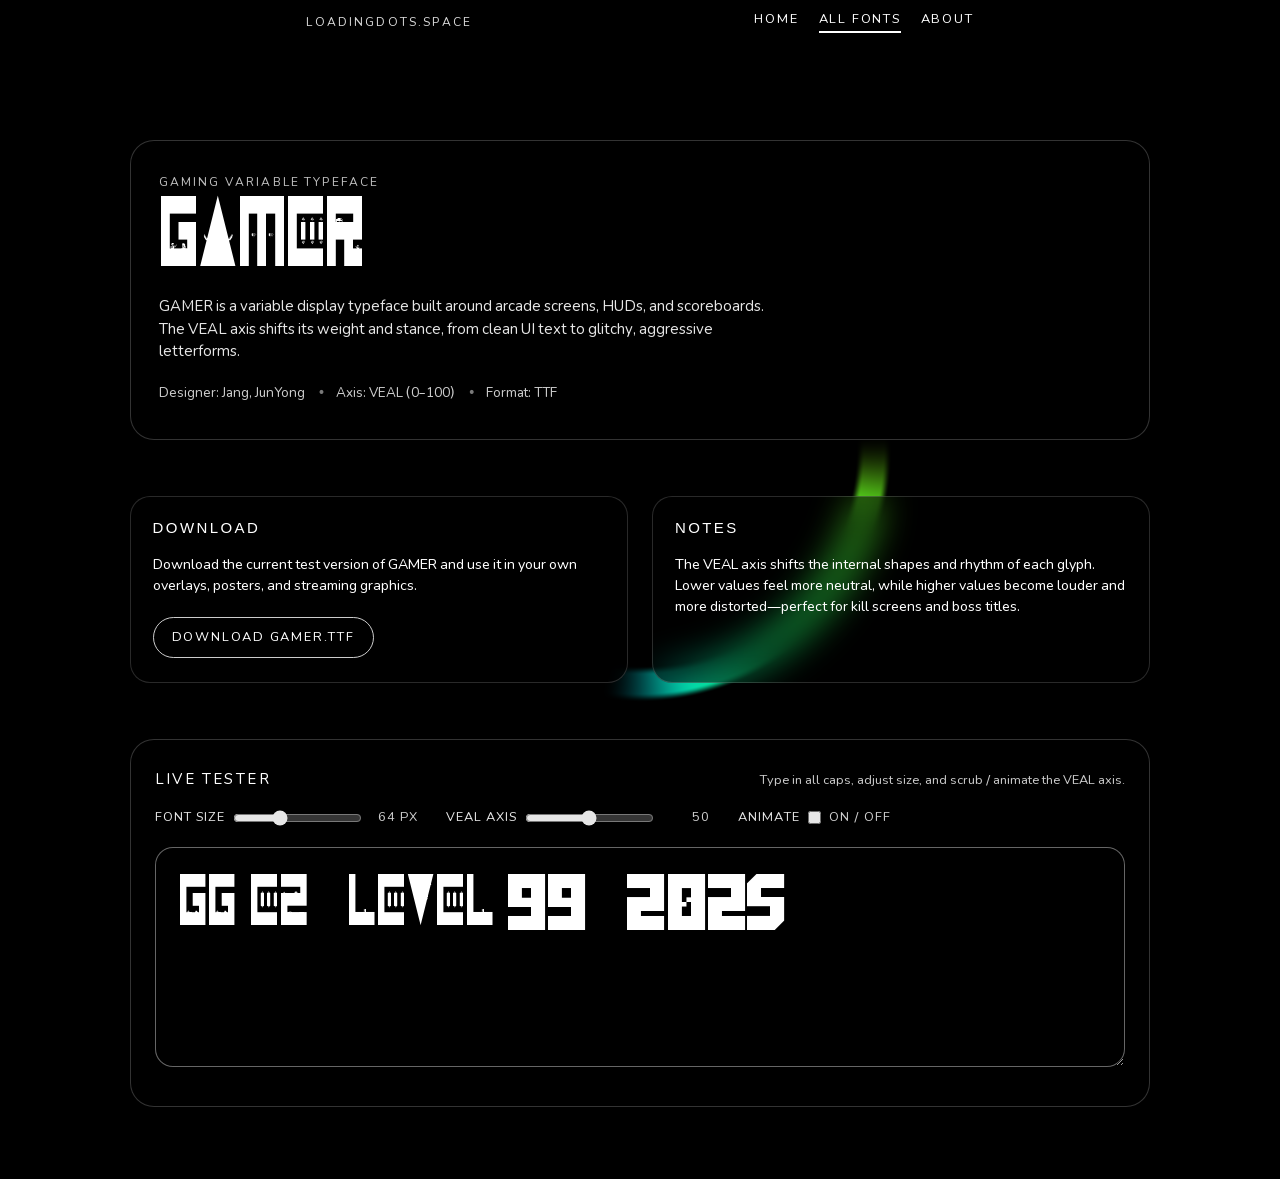
==== Tabs/Gamer/index.html @ 33c6b52e "update update" ====
<!DOCTYPE html>
<html lang="en">
<head>
  <meta charset="UTF-8" />
  <title>GAMER – Loading Typefoundry</title>
  <meta name="viewport" content="width=device-width, initial-scale=1" />

  <!-- Canonical URL for this page -->
  <link rel="canonical" href="https://loadingdots.space/Tabs/Gamer/" />

  <!-- Shared main CSS -->
  <link rel="stylesheet" href="../../css/style.css" />

  <style>
    /* Nunito for UI text */
    @font-face {
      font-family: "NunitoVF";
      src: url("../Nunito/NunitoVF.ttf") format("truetype");
      font-weight: 100 900;
      font-style: normal;
    }

    /* Gamer variable font (VEAL axis) */
    @font-face {
      font-family: "Gamer";
      src: url("./Gamer.ttf") format("truetype");
      font-weight: 400;
      font-style: normal;
    }

    html, body {
      margin: 0;
      height: 100%;
      background-color: #000;
    }

    body {
      padding-top: 60px;
      font-family: "NunitoVF", system-ui, -apple-system, BlinkMacSystemFont,
        "Segoe UI", sans-serif;
      color: #ffffff;
    }

    /* WebGL background */
    #glcanvas {
      position: fixed;
      top: 0;
      left: 0;
      width: 100vw;
      height: 100vh;
      z-index: 0;
      pointer-events: none;
    }

    /* NAVBAR */
    .top {
      position: fixed;
      top: 0;
      left: 0;
      width: 100%;
      z-index: 10;
    }

    .bar {
      display: flex;
      justify-content: space-between;
      align-items: center;
      padding: 10px 24px;
      background: rgba(0, 0, 0, 0.75);
      backdrop-filter: blur(14px);
      -webkit-backdrop-filter: blur(14px);
    }

    .brand-link {
      text-decoration: none;
      color: #ffffff;
      font-size: 0.8rem;
      letter-spacing: 0.18em;
      text-transform: uppercase;
      opacity: 0.85;
      white-space: nowrap;
    }

    .brand-link:hover {
      opacity: 0.65;
    }

    .bar-links {
      display: flex;
      gap: 20px;
      align-items: center;
    }

    .nav-link {
      text-decoration: none;
      color: #ffffff;
      font-size: 0.85rem;
      letter-spacing: 0.14em;
      text-transform: uppercase;
      padding-bottom: 2px;
      border-bottom: 2px solid transparent;
      transition: opacity 0.2s ease, border-color 0.2s ease;
    }

    .nav-link:hover {
      opacity: 0.7;
    }

    .nav-link.main-link {
      border-bottom-color: #ffffff;
    }

    /* PAGE LAYOUT */
    .page-wrap {
      position: relative;
      z-index: 1;
      padding: 80px 7vw 72px;
      max-width: 1200px;
      margin: 0 auto;
    }

    .hero-block {
      margin-bottom: 40px;
      padding: 32px 28px 36px;
      border-radius: 24px;
      background: rgba(0, 0, 0, 0.45);
      border: 1px solid rgba(255, 255, 255, 0.2);
      backdrop-filter: blur(18px);
      -webkit-backdrop-filter: blur(18px);
    }

    .hero-label {
      font-size: 0.8rem;
      letter-spacing: 0.18em;
      text-transform: uppercase;
      opacity: 0.75;
      margin-bottom: 10px;
    }

    /* Hero GAMER – its own class so it can animate constantly */
    .gamer-hero {
      font-family: "Gamer", sans-serif;
      text-transform: uppercase;
    }

    /* Live-tester / other elements using Gamer */
    .gamer-variable {
      font-family: "Gamer", sans-serif;
      text-transform: uppercase;
      /* VEAL axis set via JS */
    }

    .hero-name {
      font-size: clamp(44px, 7.2vw, 88px);
      line-height: 0.9;
      margin-bottom: 10px;
    }

    .hero-sub {
      font-size: 1rem;
      opacity: 0.9;
      max-width: 620px;
    }

    .hero-meta {
      margin-top: 20px;
      font-size: 0.9rem;
      opacity: 0.8;
    }

    .hero-meta span + span::before {
      content: "•";
      margin: 0 10px;
      opacity: 0.6;
    }

    /* DOWNLOAD / INFO */
    .panel-row {
      display: flex;
      flex-wrap: wrap;
      gap: 24px;
      margin-bottom: 40px;
    }

    .panel {
      flex: 1 1 260px;
      padding: 20px 22px 24px;
      border-radius: 20px;
      background: rgba(0, 0, 0, 0.45);
      border: 1px solid rgba(255, 255, 255, 0.16);
      backdrop-filter: blur(18px);
      -webkit-backdrop-filter: blur(18px);
      font-size: 0.95rem;
    }

    .panel h2 {
      font-size: 1rem;
      letter-spacing: 0.16em;
      text-transform: uppercase;
      margin: 0 0 12px;
    }

    .download-btn {
      display: inline-flex;
      align-items: center;
      justify-content: center;
      padding: 10px 18px;
      border-radius: 999px;
      border: 1px solid rgba(255, 255, 255, 0.8);
      color: #ffffff;
      text-decoration: none;
      font-size: 0.85rem;
      letter-spacing: 0.14em;
      text-transform: uppercase;
      margin-top: 6px;
      transition: background-color 0.2s ease, color 0.2s ease, transform 0.15s ease;
    }

    .download-btn:hover {
      background-color: #ffffff;
      color: #000000;
      transform: translateY(-1px);
    }

    /* TESTER SECTION */
    .tester-block {
      padding: 28px 24px 32px;
      border-radius: 24px;
      background: rgba(0, 0, 0, 0.45);
      border: 1px solid rgba(255, 255, 255, 0.2);
      backdrop-filter: blur(18px);
      -webkit-backdrop-filter: blur(18px);
    }

    .tester-head {
      display: flex;
      justify-content: space-between;
      align-items: baseline;
      gap: 12px;
      margin-bottom: 18px;
      flex-wrap: wrap;
    }

    .tester-title {
      font-size: 1rem;
      letter-spacing: 0.16em;
      text-transform: uppercase;
    }

    .tester-meta {
      font-size: 0.85rem;
      opacity: 0.8;
    }

    .control-row {
      display: flex;
      flex-wrap: wrap;
      gap: 16px 28px;
      align-items: center;
      margin-bottom: 20px;
      font-size: 0.85rem;
      letter-spacing: 0.08em;
      text-transform: uppercase;
      opacity: 0.9;
    }

    .control-group {
      display: flex;
      align-items: center;
      gap: 8px;
      min-width: 220px;
    }

    .control-group label {
      white-space: nowrap;
    }

    .control-group input[type="range"] {
      flex: 1;
      accent-color: #ffffff;
    }

    .control-value {
      min-width: 48px;
      text-align: right;
      opacity: 0.9;
    }

    .tester-area {
      width: 100%;
      min-height: 220px;
      border-radius: 18px;
      border: 1px solid rgba(255, 255, 255, 0.4);
      background: rgba(0, 0, 0, 0.3);
      color: #ffffff;
      padding: 20px 22px;
      font-size: 48px;
      line-height: 1.2;
      resize: vertical;
      outline: none;
      font-family: "Gamer", sans-serif;
      text-transform: uppercase;
    }

    .tester-area::placeholder {
      color: rgba(255, 255, 255, 0.5);
    }

    @media (max-width: 768px) {
      .page-wrap {
        padding: 80px 4vw 60px;
      }

      .tester-area {
        font-size: 36px;
      }
    }
  </style>
</head>
<body>

  <!-- WebGL background canvas -->
  <canvas id="glcanvas"></canvas>

  <!-- NAVBAR -->
  <div class="top">
    <div class="bar">
      <a href="https://loadingdots.space" class="brand-link">loadingdots.space</a>
      <div class="bar-links">
        <a href="https://loadingdots.space/#home" class="nav-link">Home</a>
        <a href="https://loadingdots.space/#menu" class="nav-link main-link">All Fonts</a>
        <a href="https://loadingdots.space/#about-contact" class="nav-link">About</a>
      </div>
    </div>
  </div>

  <!-- PAGE CONTENT -->
  <main class="page-wrap">

    <!-- HERO / TITLE -->
    <section class="hero-block">
      <div class="hero-label">Gaming Variable Typeface</div>
      <!-- CONSTANTLY ANIMATED VEAL HERO -->
      <div class="hero-name gamer-hero">GAMER</div>
      <p class="hero-sub">
        GAMER is a variable display typeface built around arcade screens,
        HUDs, and scoreboards. The VEAL axis shifts its weight and stance,
        from clean UI text to glitchy, aggressive letterforms.
      </p>

      <div class="hero-meta">
        <span>Designer: Jang, JunYong</span>
        <span>Axis: VEAL (0–100)</span>
        <span>Format: TTF</span>
      </div>
    </section>

    <!-- DOWNLOAD / INFO PANELS -->
    <section class="panel-row">
      <article class="panel">
        <h2>Download</h2>
        <p>
          Download the current test version of GAMER and use it in your own
          overlays, posters, and streaming graphics.
        </p>
        <a href="./Gamer.ttf" download class="download-btn">
          Download&nbsp;Gamer.ttf
        </a>
      </article>

      <article class="panel">
        <h2>Notes</h2>
        <p>
          The VEAL axis shifts the internal shapes and rhythm of each glyph.
          Lower values feel more neutral, while higher values become louder
          and more distorted—perfect for kill screens and boss titles.
        </p>
      </article>
    </section>

    <!-- TESTER -->
    <section class="tester-block">
      <div class="tester-head">
        <div class="tester-title">Live Tester</div>
        <div class="tester-meta">
          Type in all caps, adjust size, and scrub / animate the VEAL axis.
        </div>
      </div>

      <div class="control-row">
        <div class="control-group">
          <label for="sizeSlider">Font size</label>
          <input id="sizeSlider" type="range" min="24" max="140" value="64" />
          <span id="sizeValue" class="control-value">64 px</span>
        </div>

        <div class="control-group">
          <label for="vealSlider">VEAL axis</label>
          <input id="vealSlider" type="range" min="0" max="100" value="50" />
          <span id="vealValue" class="control-value">50</span>
        </div>

        <div class="control-group">
          <label for="animateToggle">Animate</label>
          <input id="animateToggle" type="checkbox" />
          <span class="control-value">on / off</span>
        </div>
      </div>

      <textarea
        id="gamerTester"
        class="tester-area gamer-variable"
        placeholder="TYPE YOUR HUD, SCOREBOARD, OR BOSS TITLE HERE.">
GG EZ   LEVEL 99   2025
      </textarea>
    </section>
  </main>

  <!-- ===== WebGL Shaders & Script (same as main site) ===== -->
  <!-- Vertex Shader -->
  <script type="x-shader/x-vertex" id="vertexShader">
    attribute vec2 position;
    void main() {
      gl_Position = vec4(position, 0.0, 1.0);
    }
  </script>

  <!-- Fragment Shader -->
  <script type="x-shader/x-fragment" id="fragmentShader">
  #ifdef GL_ES
  precision mediump float;
  #endif

  uniform float time;
  uniform vec2 resolution;

  const float PI  = 3.14159265;
  const float TAU = 6.2831853;

  vec3 angleColor(float a) {
    float r = 0.5 + 0.5 * sin(a + 0.0);
    float g = 0.5 + 0.5 * sin(a + 2.0944);
    float b = 0.5 + 0.5 * sin(a + 4.18879);
    return vec3(r, g, b);
  }

  void main() {
    vec2 center = resolution * 0.5;
    float minRes = min(resolution.x, resolution.y);
    vec2 uv = (gl_FragCoord.xy - center) / minRes;

    float radius = length(uv);
    float angle  = atan(uv.y, uv.x);

    if (angle < 0.0) {
      angle += TAU;
    }

    float progress = fract(time * 0.25) * TAU;

    float diff = angle - progress;
    diff = mod(diff + PI, TAU) - PI;

    float arcLength = 0.9;
    float edgeSoft  = 0.4;

    float arc = smoothstep(arcLength, arcLength - edgeSoft, abs(diff));

    float inner = 0.24;
    float outer = 0.28;

    float ring = smoothstep(outer, outer - 0.01, radius) *
                 smoothstep(inner, inner + 0.01, radius);

    vec3 bg = vec3(0.0);
    vec3 ringColor = angleColor(angle);

    float mask = ring * arc;
    vec3 color = mix(bg, ringColor, mask);

    gl_FragColor = vec4(color, 1.0);
  }
  </script>

  <script>
    // WebGL setup
    const canvas = document.getElementById('glcanvas');
    const gl = canvas.getContext('webgl');
    if (!gl) alert('WebGL not supported');

    function resize() {
      canvas.width = window.innerWidth;
      canvas.height = window.innerHeight;
      gl.viewport(0, 0, gl.drawingBufferWidth, gl.drawingBufferHeight);
    }
    window.addEventListener('resize', resize);
    resize();

    function createShader(type, src) {
      const shader = gl.createShader(type);
      gl.shaderSource(shader, src);
      gl.compileShader(shader);
      if (!gl.getShaderParameter(shader, gl.COMPILE_STATUS)) {
        console.error(gl.getShaderInfoLog(shader));
      }
      return shader;
    }

    const vs = createShader(gl.VERTEX_SHADER, document.getElementById('vertexShader').text);
    const fs = createShader(gl.FRAGMENT_SHADER, document.getElementById('fragmentShader').text);
    const prog = gl.createProgram();
    gl.attachShader(prog, vs);
    gl.attachShader(prog, fs);
    gl.linkProgram(prog);
    gl.useProgram(prog);

    const vertices = new Float32Array([
      -1, -1,
       1, -1,
      -1,  1,
      -1,  1,
       1, -1,
       1,  1
    ]);

    const buf = gl.createBuffer();
    gl.bindBuffer(gl.ARRAY_BUFFER, buf);
    gl.bufferData(gl.ARRAY_BUFFER, vertices, gl.STATIC_DRAW);
    const posLoc = gl.getAttribLocation(prog, 'position');
    gl.enableVertexAttribArray(posLoc);
    gl.vertexAttribPointer(posLoc, 2, gl.FLOAT, false, 0, 0);

    const timeLoc = gl.getUniformLocation(prog, 'time');
    const resLoc  = gl.getUniformLocation(prog, 'resolution');

    function render(t) {
      gl.uniform1f(timeLoc, t * 0.001);
      gl.uniform2f(resLoc, canvas.width, canvas.height);
      gl.drawArrays(gl.TRIANGLES, 0, 6);
      requestAnimationFrame(render);
    }
    requestAnimationFrame(render);

    // ===== CONSTANT HERO ANIMATION (VEAL) =====
    const heroTitle = document.querySelector('.gamer-hero');
    function animateHeroVeal(ts) {
      if (!heroTitle) return;
      const t = ts / 1000; // seconds
      // Nice slow oscillation between 0 and 100
      const v = Math.round((Math.sin(t * 0.7) + 1) * 50);
      heroTitle.style.fontVariationSettings = `"VEAL" ${v}`;
      requestAnimationFrame(animateHeroVeal);
    }
    requestAnimationFrame(animateHeroVeal);

    // ===== GAMER VARIABLE CONTROLS (VEAL) FOR TESTER =====
    const sizeSlider    = document.getElementById('sizeSlider');
    const sizeValue     = document.getElementById('sizeValue');
    const vealSlider    = document.getElementById('vealSlider');
    const vealValue     = document.getElementById('vealValue');
    const animateToggle = document.getElementById('animateToggle');
    const tester        = document.getElementById('gamerTester');
    const gamerEls      = document.querySelectorAll('.gamer-variable');

    function applyVeal(v) {
      gamerEls.forEach(el => {
        el.style.fontVariationSettings = `"VEAL" ${v}`;
      });
      tester.style.fontVariationSettings = `"VEAL" ${v}`;
    }

    function updateSize() {
      const size = sizeSlider.value;
      tester.style.fontSize = size + 'px';
      sizeValue.textContent = size + ' px';
    }

    function updateVealFromSlider() {
      const v = vealSlider.value;
      vealValue.textContent = v;
      applyVeal(v);
    }

    sizeSlider.addEventListener('input', updateSize);
    vealSlider.addEventListener('input', () => {
      animateToggle.checked = false;
      animating = false;
      updateVealFromSlider();
    });

    // Restrict input: A–Z, 0–9, spaces. Force uppercase.
    tester.addEventListener('input', function () {
      let filtered = this.value.replace(/[^A-Z0-9 ]/gi, "");
      this.value = filtered.toUpperCase();
    });

    // Auto-animation for VEAL axis in tester
    let animating = false;
    let animStart = null;

    function animateVeal(ts) {
      if (!animating) return;
      if (!animStart) animStart = ts;
      const t = (ts - animStart) / 1000; // seconds
      const v = Math.round((Math.sin(t) + 1) * 50); // 0–100
      vealSlider.value = v;
      vealValue.textContent = v;
      applyVeal(v);
      requestAnimationFrame(animateVeal);
    }

    animateToggle.addEventListener('change', () => {
      animating = animateToggle.checked;
      animStart = null;
      if (animating) {
        requestAnimationFrame(animateVeal);
      }
    });

    // Initialize defaults
    updateSize();
    updateVealFromSlider();
  </script>
</body>
</html>
---- css/style.css ----
html{box-sizing:border-box}*,*:before,*:after{box-sizing:inherit}

html{-ms-text-size-adjust:100%;-webkit-text-size-adjust:100%}body{margin:0}
article,aside,details,figcaption,figure,footer,header,main,menu,nav,section{display:block}summary{display:list-item}
audio,canvas,progress,video{display:inline-block}progress{vertical-align:baseline}
audio:not([controls]){display:none;height:0}[hidden],template{display:none}
a{background-color:transparent}a:active,a:hover{outline-width:0}
abbr[title]{border-bottom:none;text-decoration:underline;text-decoration:underline dotted}
b,strong{font-weight:bolder}dfn{font-style:italic}mark{background:#ff0;color:#000}
small{font-size:80%}sub,sup{font-size:75%;line-height:0;position:relative;vertical-align:baseline}
sub{bottom:-0.25em}sup{top:-0.5em}figure{margin:1em 40px}img{border-style:none}
code,kbd,pre,samp{font-family:monospace,monospace;font-size:1em}hr{box-sizing:content-box;height:0;overflow:visible}
button,input,select,textarea,optgroup{font:inherit;margin:0}optgroup{font-weight:bold}
button,input{overflow:visible}button,select{text-transform:none}
button,[type=button],[type=reset],[type=submit]{-webkit-appearance:button}
button::-moz-focus-inner,[type=button]::-moz-focus-inner,[type=reset]::-moz-focus-inner,[type=submit]::-moz-focus-inner{border-style:none;padding:0}
button:-moz-focusring,[type=button]:-moz-focusring,[type=reset]:-moz-focusring,[type=submit]:-moz-focusring{outline:1px dotted ButtonText}
fieldset{border:1px solid #c0c0c0;margin:0 2px;padding:.35em .625em .75em}
legend{color:inherit;display:table;max-width:100%;padding:0;white-space:normal}textarea{overflow:auto}
[type=checkbox],[type=radio]{padding:0}
[type=number]::-webkit-inner-spin-button,[type=number]::-webkit-outer-spin-button{height:auto}
[type=search]{-webkit-appearance:textfield;outline-offset:-2px}
[type=search]::-webkit-search-decoration{-webkit-appearance:none}
::-webkit-file-upload-button{-webkit-appearance:button;font:inherit}


html,body{font-family:Verdana,sans-serif;font-size:15px;line-height:1.5}html{overflow-x:hidden}
h1{font-size:36px}h2{font-size:30px}h3{font-size:24px}h4{font-size:20px}h5{font-size:18px}h6{font-size:16px}
.serif{font-family:serif}.sans-serif{font-family:sans-serif}.cursive{font-family:cursive}.monospace{font-family:monospace}
h1,h2,h3,h4,h5,h6{font-family:"Segoe UI",Arial,sans-serif;font-weight:400;margin:10px 0}.wide{letter-spacing:4px}
hr{border:0;border-top:1px solid #eee;margin:20px 0}
.image{max-width:100%;height:auto}img{vertical-align:middle}a{color:inherit}
.table,.table-all{border-collapse:collapse;border-spacing:0;width:100%;display:table}.table-all{border:1px solid #ccc}
.bordered tr,.table-all tr{border-bottom:1px solid #ddd}.striped tbody tr:nth-child(even){background-color:#f1f1f1}
.table-all tr:nth-child(odd){background-color:#fff}.table-all tr:nth-child(even){background-color:#f1f1f1}
.hoverable tbody tr:hover,.ul.hoverable li:hover{background-color:#ccc}.centered tr th,.centered tr td{text-align:center}
.table td,.table th,.table-all td,.table-all th{padding:8px 8px;display:table-cell;text-align:left;vertical-align:top}
.table th:first-child,.table td:first-child,.table-all th:first-child,.table-all td:first-child{padding-left:16px}
.btn,.button{border:none;display:inline-block;padding:8px 16px;vertical-align:middle;overflow:hidden;text-decoration:none;color:inherit;background-color:inherit;text-align:center;cursor:pointer;white-space:nowrap}
.btn:hover{box-shadow:0 8px 16px 0 rgba(0,0,0,0.2),0 6px 20px 0 rgba(0,0,0,0.19)}
.btn,.button{-webkit-touch-callout:none;-webkit-user-select:none;-khtml-user-select:none;-moz-user-select:none;-ms-user-select:none;user-select:none}   
.disabled,.btn:disabled,.button:disabled{cursor:not-allowed;opacity:0.3}.disabled *,:disabled *{pointer-events:none}
.btn.disabled:hover,.btn:disabled:hover{box-shadow:none}
.badge,.tag{background-color:#000;color:#fff;display:inline-block;padding-left:8px;padding-right:8px;text-align:center}.badge{border-radius:50%}
.ul{list-style-type:none;padding:0;margin:0}.ul li{padding:8px 16px;border-bottom:1px solid #ddd}.ul li:last-child{border-bottom:none}
.tooltip,.display-container{position:relative}.tooltip .text{display:none}.tooltip:hover .text{display:inline-block}
.ripple:active{opacity:0.5}.ripple{transition:opacity 0s}
.input{padding:8px;display:block;border:none;border-bottom:1px solid #ccc;width:100%}
.select{padding:9px 0;width:100%;border:none;border-bottom:1px solid #ccc}
.dropdown-click,.dropdown-hover{position:relative;display:inline-block;cursor:pointer}
.dropdown-hover:hover .dropdown-content{display:block}
.dropdown-hover:first-child,.dropdown-click:hover{background-color:#ccc;color:#000}
.dropdown-hover:hover > .button:first-child,.dropdown-click:hover > .button:first-child{background-color:#ccc;color:#000}
.dropdown-content{cursor:auto;color:#000;background-color:#fff;display:none;position:absolute;min-width:160px;margin:0;padding:0;z-index:1}
.check,.radio{width:24px;height:24px;position:relative;top:6px}
.sidebar{height:100%;width:200px;background-color:#fff;position:fixed!important;z-index:1;overflow:auto}
.bar-block .dropdown-hover,.bar-block .dropdown-click{width:100%}
.bar-block .dropdown-hover .dropdown-content,.bar-block .dropdown-click .dropdown-content{min-width:100%}
.bar-block .dropdown-hover .button,.bar-block .dropdown-click .button{width:100%;text-align:left;padding:8px 16px}
.main,#main{transition:margin-left .4s}
.modal{z-index:3;display:none;padding-top:100px;position:fixed;left:0;top:0;width:100%;height:100%;overflow:auto;background-color:rgb(0,0,0);background-color:rgba(0,0,0,0.4)}
.modal-content{margin:auto;background-color:#fff;position:relative;padding:0;outline:0;width:600px}
.bar{width:100%;overflow:hidden}.center .bar{display:inline-block;width:auto}
.bar .bar-item{padding:8px 16px;float:left;width:auto;border:none;display:block;outline:0}
.bar .dropdown-hover,.bar .dropdown-click{position:static;float:left}
.bar .button{white-space:normal}
.bar-block .bar-item{width:100%;display:block;padding:8px 16px;text-align:left;border:none;white-space:normal;float:none;outline:0}
.bar-block.center .bar-item{text-align:center}.block{display:block;width:100%}
.responsive{display:block;overflow-x:auto}
.container:after,.container:before,.panel:after,.panel:before,.row:after,.row:before,.row-padding:after,.row-padding:before,
.cell-row:before,.cell-row:after,.clear:after,.clear:before,.bar:before,.bar:after{content:"";display:table;clear:both}
.col,.half,.third,.twothird,.threequarter,.quarter{float:left;width:100%}
.col.s1{width:8.33333%}.col.s2{width:16.66666%}.col.s3{width:24.99999%}.col.s4{width:33.33333%}
.col.s5{width:41.66666%}.col.s6{width:49.99999%}.col.s7{width:58.33333%}.col.s8{width:66.66666%}
.col.s9{width:74.99999%}.col.s10{width:83.33333%}.col.s11{width:91.66666%}.col.s12{width:99.99999%}
@media (min-width:601px){.col.m1{width:8.33333%}.col.m2{width:16.66666%}.col.m3,.quarter{width:24.99999%}.col.m4,.third{width:33.33333%}
.col.m5{width:41.66666%}.col.m6,.half{width:49.99999%}.col.m7{width:58.33333%}.col.m8,.twothird{width:66.66666%}
.col.m9,.threequarter{width:74.99999%}.col.m10{width:83.33333%}.col.m11{width:91.66666%}.col.m12{width:99.99999%}}
@media (min-width:993px){.col.l1{width:8.33333%}.col.l2{width:16.66666%}.col.l3{width:24.99999%}.col.l4{width:33.33333%}
.col.l5{width:41.66666%}.col.l6{width:49.99999%}.col.l7{width:58.33333%}.col.l8{width:66.66666%}
.col.l9{width:74.99999%}.col.l10{width:83.33333%}.col.l11{width:91.66666%}.col.l12{width:99.99999%}}
.rest{overflow:hidden}.stretch{margin-left:-16px;margin-right:-16px}
.content,.auto{margin-left:auto;margin-right:auto}.content{max-width:980px}.auto{max-width:1140px}
.cell-row{display:table;width:100%}.cell{display:table-cell}
.cell-top{vertical-align:top}.cell-middle{vertical-align:middle}.cell-bottom{vertical-align:bottom}
.hide{display:none!important}.show-block,.show{display:block!important}.show-inline-block{display:inline-block!important}
@media (max-width:1205px){.auto{max-width:95%}}
@media (max-width:600px){.modal-content{margin:0 10px;width:auto!important}.modal{padding-top:30px}
.dropdown-hover.mobile .dropdown-content,.dropdown-click.mobile .dropdown-content{position:relative}	
.hide-small{display:none!important}.mobile{display:block;width:100%!important}.bar-item.mobile,.dropdown-hover.mobile,.dropdown-click.mobile{text-align:center}
.dropdown-hover.mobile,.dropdown-hover.mobile .btn,.dropdown-hover.mobile .button,.dropdown-click.mobile,.dropdown-click.mobile .btn,.dropdown-click.mobile .button{width:100%}}
@media (max-width:768px){.modal-content{width:500px}.modal{padding-top:50px}}
@media (min-width:993px){.modal-content{width:900px}.hide-large{display:none!important}.sidebar.collapse{display:block!important}}
@media (max-width:992px) and (min-width:601px){.hide-medium{display:none!important}}
@media (max-width:992px){.sidebar.collapse{display:none}.main{margin-left:0!important;margin-right:0!important}.auto{max-width:100%}}
.top,.bottom{position:fixed;width:100%;z-index:1}.top{top:0}.bottom{bottom:0}
.overlay{position:fixed;display:none;width:100%;height:100%;top:0;left:0;right:0;bottom:0;background-color:rgba(0,0,0,0.5);z-index:2}
.display-topleft{position:absolute;left:0;top:0}.display-topright{position:absolute;right:0;top:0}
.display-bottomleft{position:absolute;left:0;bottom:0}.display-bottomright{position:absolute;right:0;bottom:0}
.display-middle{position:absolute;top:50%;left:50%;transform:translate(-50%,-50%);-ms-transform:translate(-50%,-50%)}
.display-left{position:absolute;top:50%;left:0%;transform:translate(0%,-50%);-ms-transform:translate(-0%,-50%)}
.display-right{position:absolute;top:50%;right:0%;transform:translate(0%,-50%);-ms-transform:translate(0%,-50%)}
.display-topmiddle{position:absolute;left:50%;top:0;transform:translate(-50%,0%);-ms-transform:translate(-50%,0%)}
.display-bottommiddle{position:absolute;left:50%;bottom:0;transform:translate(-50%,0%);-ms-transform:translate(-50%,0%)}
.display-container:hover .display-hover{display:block}.display-container:hover span.display-hover{display:inline-block}.display-hover{display:none}
.display-position{position:absolute}
.circle{border-radius:50%}
.round-small{border-radius:2px}.round,.round-medium{border-radius:4px}.round-large{border-radius:8px}.round-xlarge{border-radius:16px}.round-xxlarge{border-radius:32px}
.row-padding,.row-padding>.half,.row-padding>.third,.row-padding>.twothird,.row-padding>.threequarter,.row-padding>.quarter,.row-padding>.col{padding:0 8px}
.container,.panel{padding:0.01em 16px}.panel{margin-top:16px;margin-bottom:16px}
.grid{display:grid}.grid-padding{display:grid;gap:16px}.flex{display:flex}
.text-center{text-align:center}.text-bold,.bold{font-weight:bold}.text-italic,.italic{font-style:italic}
.code,.codespan{font-family:Consolas,"courier new";font-size:16px}
.code{width:auto;background-color:#fff;padding:8px 12px;border-left:4px solid #4CAF50;word-wrap:break-word}
.codespan{color:crimson;background-color:#f1f1f1;padding-left:4px;padding-right:4px;font-size:110%}
.card,.card-2{box-shadow:0 2px 5px 0 rgba(0,0,0,0.16),0 2px 10px 0 rgba(0,0,0,0.12)}
.card-4,.hover-shadow:hover{box-shadow:0 4px 10px 0 rgba(0,0,0,0.2),0 4px 20px 0 rgba(0,0,0,0.19)}
.spin{animation:w3-spin 2s infinite linear}@keyframes w3-spin{0%{transform:rotate(0deg)}100%{transform:rotate(359deg)}}
.animate-fading{animation:fading 10s infinite}@keyframes fading{0%{opacity:0}50%{opacity:1}100%{opacity:0}}
.animate-opacity{animation:opac 0.8s}@keyframes opac{from{opacity:0} to{opacity:1}}
.animate-top{position:relative;animation:animatetop 0.4s}@keyframes animatetop{from{top:-300px;opacity:0} to{top:0;opacity:1}}
.animate-left{position:relative;animation:animateleft 0.4s}@keyframes animateleft{from{left:-300px;opacity:0} to{left:0;opacity:1}}
.animate-right{position:relative;animation:animateright 0.4s}@keyframes animateright{from{right:-300px;opacity:0} to{right:0;opacity:1}}
.animate-bottom{position:relative;animation:animatebottom 0.4s}@keyframes animatebottom{from{bottom:-300px;opacity:0} to{bottom:0;opacity:1}}
.animate-zoom {animation:animatezoom 0.6s}@keyframes animatezoom{from{transform:scale(0)} to{transform:scale(1)}}
.animate-input{transition:width 0.4s ease-in-out}.animate-input:focus{width:100%!important}
.opacity,.hover-opacity:hover{opacity:0.60}.opacity-off,.hover-opacity-off:hover{opacity:1}
.opacity-max{opacity:0.25}.opacity-min{opacity:0.75}
.greyscale-max,.grayscale-max,.hover-greyscale:hover,.hover-grayscale:hover{filter:grayscale(100%)}
.greyscale,.grayscale{filter:grayscale(75%)}.greyscale-min,.grayscale-min{filter:grayscale(50%)}
.sepia{filter:sepia(75%)}.sepia-max,.hover-sepia:hover{filter:sepia(100%)}.sepia-min{filter:sepia(50%)}
.tiny{font-size:10px!important}.small{font-size:12px!important}.medium{font-size:15px!important}.large{font-size:18px!important}
.xlarge{font-size:24px!important}.xxlarge{font-size:36px!important}.xxxlarge{font-size:48px!important}.jumbo{font-size:64px!important}
.left-align{text-align:left!important}.right-align{text-align:right!important}.justify{text-align:justify!important}.center{text-align:center!important}
.border-0{border:0!important}.border{border:1px solid #ccc!important}
.border-top{border-top:1px solid #ccc!important}.border-bottom{border-bottom:1px solid #ccc!important}
.border-left{border-left:1px solid #ccc!important}.border-right{border-right:1px solid #ccc!important}
.topbar{border-top:6px solid #ccc!important}.bottombar{border-bottom:6px solid #ccc!important}
.leftbar{border-left:6px solid #ccc!important}.rightbar{border-right:6px solid #ccc!important}
.section,.code{margin-top:16px!important;margin-bottom:16px!important}
.margin{margin:16px!important}.margin-top{margin-top:16px!important}.margin-bottom{margin-bottom:16px!important}
.margin-left{margin-left:16px!important}.margin-right{margin-right:16px!important}
.padding-small{padding:4px 8px!important}.padding{padding:8px 16px!important}.padding-large{padding:12px 24px!important}
.padding-16{padding-top:16px!important;padding-bottom:16px!important}.padding-24{padding-top:24px!important;padding-bottom:24px!important}
.padding-32{padding-top:32px!important;padding-bottom:32px!important}.padding-48{padding-top:48px!important;padding-bottom:48px!important}
.padding-64{padding-top:64px!important;padding-bottom:64px!important}
.padding-top-64{padding-top:64px!important}.padding-top-48{padding-top:48px!important}
.padding-top-32{padding-top:32px!important}.padding-top-24{padding-top:24px!important}
.left{float:left!important}.right{float:right!important}
.button:hover{color:#000!important;background-color:#ccc!important}
.transparent,.hover-none:hover{background-color:transparent!important}
.hover-none:hover{box-shadow:none!important}
.rtl{direction:rtl}.ltr{direction:ltr}
/* Colors */
.amber,.hover-amber:hover{color:#000!important;background-color:#ffc107!important}
.aqua,.hover-aqua:hover{color:#000!important;background-color:#00ffff!important}
.blue,.hover-blue:hover{color:#fff!important;background-color:#2196F3!important}
.light-blue,.hover-light-blue:hover{color:#000!important;background-color:#87CEEB!important}
.brown,.hover-brown:hover{color:#fff!important;background-color:#795548!important}
.cyan,.hover-cyan:hover{color:#000!important;background-color:#00bcd4!important}
.blue-grey,.hover-blue-grey:hover,.blue-gray,.hover-blue-gray:hover{color:#fff!important;background-color:#607d8b!important}
.green,.hover-green:hover{color:#fff!important;background-color:#4CAF50!important}
.light-green,.hover-light-green:hover{color:#000!important;background-color:#8bc34a!important}
.indigo,.hover-indigo:hover{color:#fff!important;background-color:#3f51b5!important}
.khaki,.hover-khaki:hover{color:#000!important;background-color:#f0e68c!important}
.lime,.hover-lime:hover{color:#000!important;background-color:#cddc39!important}
.orange,.hover-orange:hover{color:#000!important;background-color:#ff9800!important}
.deep-orange,.hover-deep-orange:hover{color:#fff!important;background-color:#ff5722!important}
.pink,.hover-pink:hover{color:#fff!important;background-color:#e91e63!important}
.purple,.hover-purple:hover{color:#fff!important;background-color:#9c27b0!important}
.deep-purple,.hover-deep-purple:hover{color:#fff!important;background-color:#673ab7!important}
.red,.hover-red:hover{color:#fff!important;background-color:#f44336!important}
.sand,.hover-sand:hover{color:#000!important;background-color:#fdf5e6!important}
.teal,.hover-teal:hover{color:#fff!important;background-color:#009688!important}
.yellow,.hover-yellow:hover{color:#000!important;background-color:#ffeb3b!important}
.white,.hover-white:hover{color:#000!important;background-color:#fff!important}
.black,.hover-black:hover{color:#fff!important;background-color:#000!important}
.grey,.hover-grey:hover,.gray,.hover-gray:hover{color:#000!important;background-color:#9e9e9e!important}
.light-grey,.hover-light-grey:hover,.light-gray,.hover-light-gray:hover{color:#000!important;background-color:#f1f1f1!important}
.dark-grey,.hover-dark-grey:hover,.dark-gray,.hover-dark-gray:hover{color:#fff!important;background-color:#616161!important}
.asphalt,.hover-asphalt:hover{color:#fff!important;background-color:#343a40!important}
.crimson,.hover-crimson:hover{color:#fff!important;background-color:#a20025!important}
.cobalt,w3-hover-cobalt:hover{color:#fff!important;background-color:#0050ef!important}
.emerald,.hover-emerald:hover{color:#fff!important;background-color:#008a00!important}
.olive,.hover-olive:hover{color:#fff!important;background-color:#6d8764!important}
.paper,.hover-paper:hover{color:#000!important;background-color:#f8f9fa!important}
.sienna,.hover-sienna:hover{color:#fff!important;background-color:#a0522d!important}
.taupe,.hover-taupe:hover{color:#fff!important;background-color:#87794e!important}
.danger{color:#fff!important;background-color:#dd0000!important}
.note{color:#000!important;background-color:#fff599!important}
.info{color:#fff!important;background-color:#0a6fc2!important}
.warning{color:#000!important;background-color:#ffb305!important}
.success{color:#fff!important;background-color:#008a00!important}
.pale-red,.hover-pale-red:hover{color:#000!important;background-color:#ffdddd!important}
.pale-green,.hover-pale-green:hover{color:#000!important;background-color:#ddffdd!important}
.pale-yellow,.hover-pale-yellow:hover{color:#000!important;background-color:#ffffcc!important}
.pale-blue,.hover-pale-blue:hover{color:#000!important;background-color:#ddffff!important}
.text-amber,.hover-text-amber:hover{color:#ffc107!important}
.text-aqua,.hover-text-aqua:hover{color:#00ffff!important}
.text-blue,.hover-text-blue:hover{color:#2196F3!important}
.text-light-blue,.hover-text-light-blue:hover{color:#87CEEB!important}
.text-brown,.hover-text-brown:hover{color:#795548!important}
.text-cyan,.hover-text-cyan:hover{color:#00bcd4!important}
.text-blue-grey,.hover-text-blue-grey:hover,.text-blue-gray,.hover-text-blue-gray:hover{color:#607d8b!important}
.text-green,.hover-text-green:hover{color:#4CAF50!important}
.text-light-green,.hover-text-light-green:hover{color:#8bc34a!important}
.text-indigo,.hover-text-indigo:hover{color:#3f51b5!important}
.text-khaki,.hover-text-khaki:hover{color:#b4aa50!important}
.text-lime,.hover-text-lime:hover{color:#cddc39!important}
.text-orange,.hover-text-orange:hover{color:#ff9800!important}
.text-deep-orange,.hover-text-deep-orange:hover{color:#ff5722!important}
.text-pink,.hover-text-pink:hover{color:#e91e63!important}
.text-purple,.hover-text-purple:hover{color:#9c27b0!important}
.text-deep-purple,.hover-text-deep-purple:hover{color:#673ab7!important}
.text-red,.hover-text-red:hover{color:#f44336!important}
.text-sand,.hover-text-sand:hover{color:#fdf5e6!important}
.text-teal,.hover-text-teal:hover{color:#009688!important}
.text-yellow,.hover-text-yellow:hover{color:#d2be0e!important}
.text-white,.hover-text-white:hover{color:#fff!important}
.text-black,.hover-text-black:hover{color:#000!important}
.text-grey,.hover-text-grey:hover,.text-gray,.hover-text-gray:hover{color:#757575!important}
.text-light-grey,.hover-text-light-grey:hover,.text-light-gray,.hover-text-light-gray:hover{color:#f1f1f1!important}
.text-dark-grey,.hover-text-dark-grey:hover,.text-dark-gray,.hover-text-dark-gray:hover{color:#3a3a3a!important}
.border-amber,.hover-border-amber:hover{border-color:#ffc107!important}
.border-aqua,.hover-border-aqua:hover{border-color:#00ffff!important}
.border-blue,.hover-border-blue:hover{border-color:#2196F3!important}
.border-light-blue,.hover-border-light-blue:hover{border-color:#87CEEB!important}
.border-brown,.hover-border-brown:hover{border-color:#795548!important}
.border-cyan,.hover-border-cyan:hover{border-color:#00bcd4!important}
.border-blue-grey,.hover-border-blue-grey:hover,.border-blue-gray,.hover-border-blue-gray:hover{border-color:#607d8b!important}
.border-green,.hover-border-green:hover{border-color:#4CAF50!important}
.border-light-green,.hover-border-light-green:hover{border-color:#8bc34a!important}
.border-indigo,.hover-border-indigo:hover{border-color:#3f51b5!important}
.border-khaki,.hover-border-khaki:hover{border-color:#f0e68c!important}
.border-lime,.hover-border-lime:hover{border-color:#cddc39!important}
.border-orange,.hover-border-orange:hover{border-color:#ff9800!important}
.border-deep-orange,.hover-border-deep-orange:hover{border-color:#ff5722!important}
.border-pink,.hover-border-pink:hover{border-color:#e91e63!important}
.border-purple,.hover-border-purple:hover{border-color:#9c27b0!important}
.border-deep-purple,.hover-border-deep-purple:hover{border-color:#673ab7!important}
.border-red,.hover-border-red:hover{border-color:#f44336!important}
.border-sand,.hover-border-sand:hover{border-color:#fdf5e6!important}
.border-teal,.hover-border-teal:hover{border-color:#009688!important}
.border-yellow,.hover-border-yellow:hover{border-color:#ffeb3b!important}
.border-white,.hover-border-white:hover{border-color:#fff!important}
.border-black,.hover-border-black:hover{border-color:#000!important}
.border-grey,.hover-border-grey:hover,.border-gray,.hover-border-gray:hover{border-color:#9e9e9e!important}
.border-light-grey,.hover-border-light-grey:hover,.border-light-gray,.hover-border-light-gray:hover{border-color:#f1f1f1!important}
.border-dark-grey,.hover-border-dark-grey:hover,.border-dark-gray,.hover-border-dark-gray:hover{border-color:#616161!important}
.border-pale-red,.hover-border-pale-red:hover{border-color:#ffe7e7!important}.border-pale-green,.hover-border-pale-green:hover{border-color:#e7ffe7!important}
.border-pale-yellow,.hover-border-pale-yellow:hover{border-color:#ffffcc!important}.border-pale-blue,.hover-border-pale-blue:hover{border-color:#e7ffff!important}
/* Custom site tweaks */
html {
  scroll-behavior: smooth;
}

/* Navbar button hover + active state */
#myNavbar .button {
  transition: background-color 0.2s ease, color 0.2s ease;
}

#myNavbar .button:hover,
#myNavbar .button:focus {
  background-color: #fff;
  color: #000;
}

#myNavbar .button.active-link {
  background-color: #fff;
  color: #000;
}
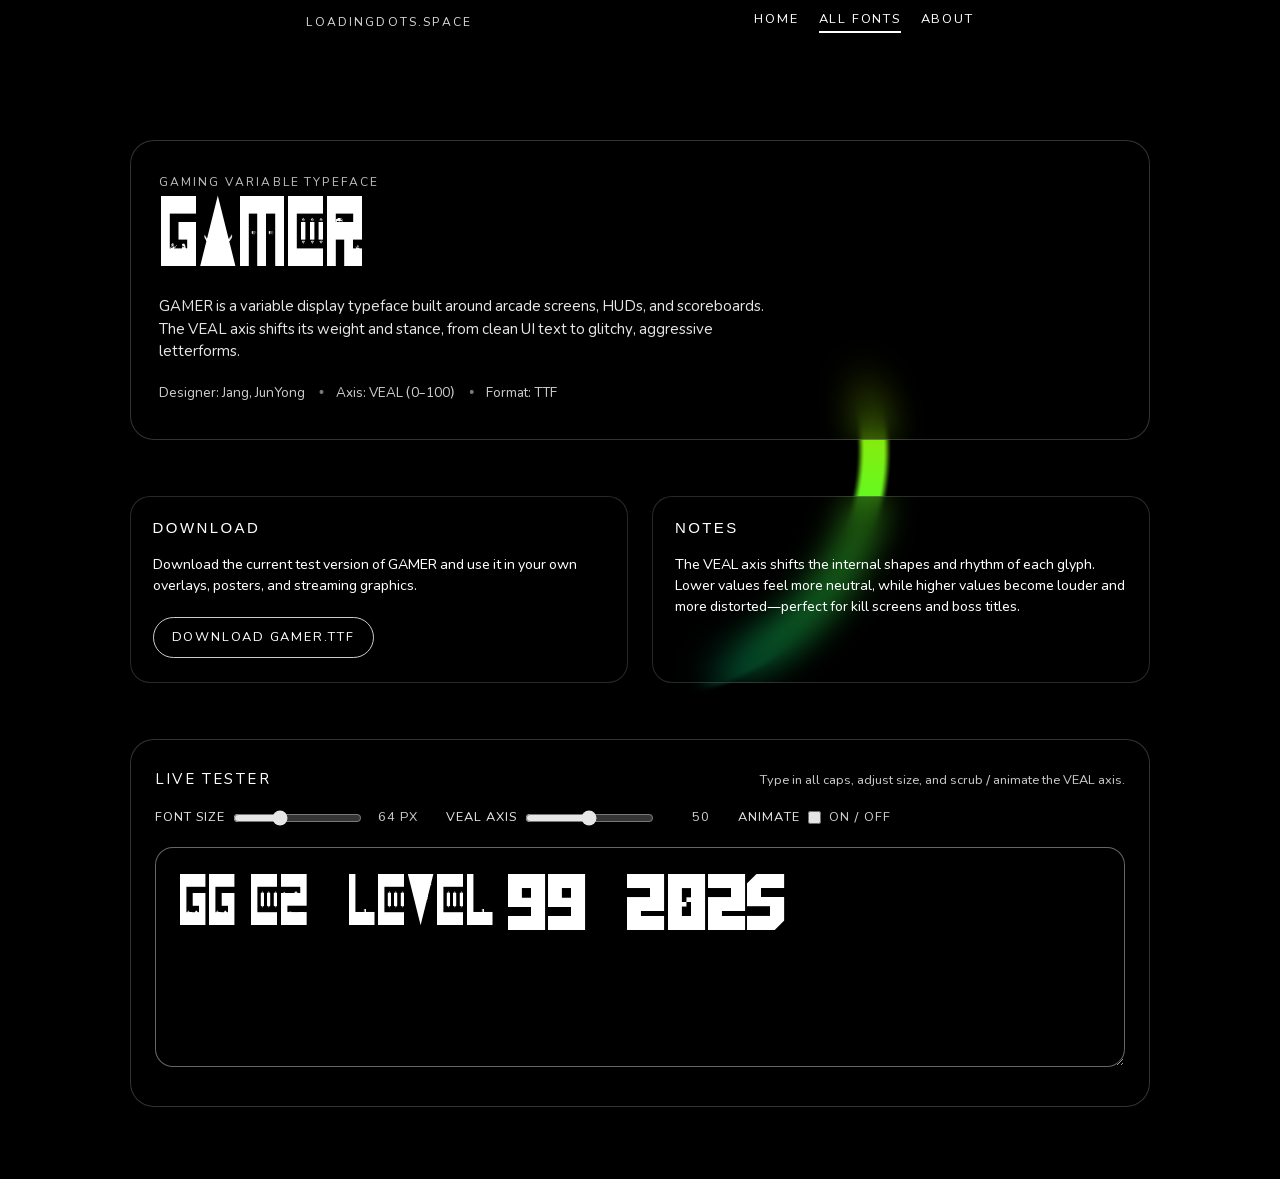
==== commit e930a8de: "update" ====
--- a/Tabs/Gamer/index.html
+++ b/Tabs/Gamer/index.html
@@ -6,7 +6,6 @@
   <meta name="viewport" content="width=device-width, initial-scale=1" />
 
   <!-- Canonical URL for this page -->
-  <link rel="canonical" href="https://loadingdots.space/Tabs/Gamer/" />
 
   <!-- Shared main CSS -->
   <link rel="stylesheet" href="../../css/style.css" />
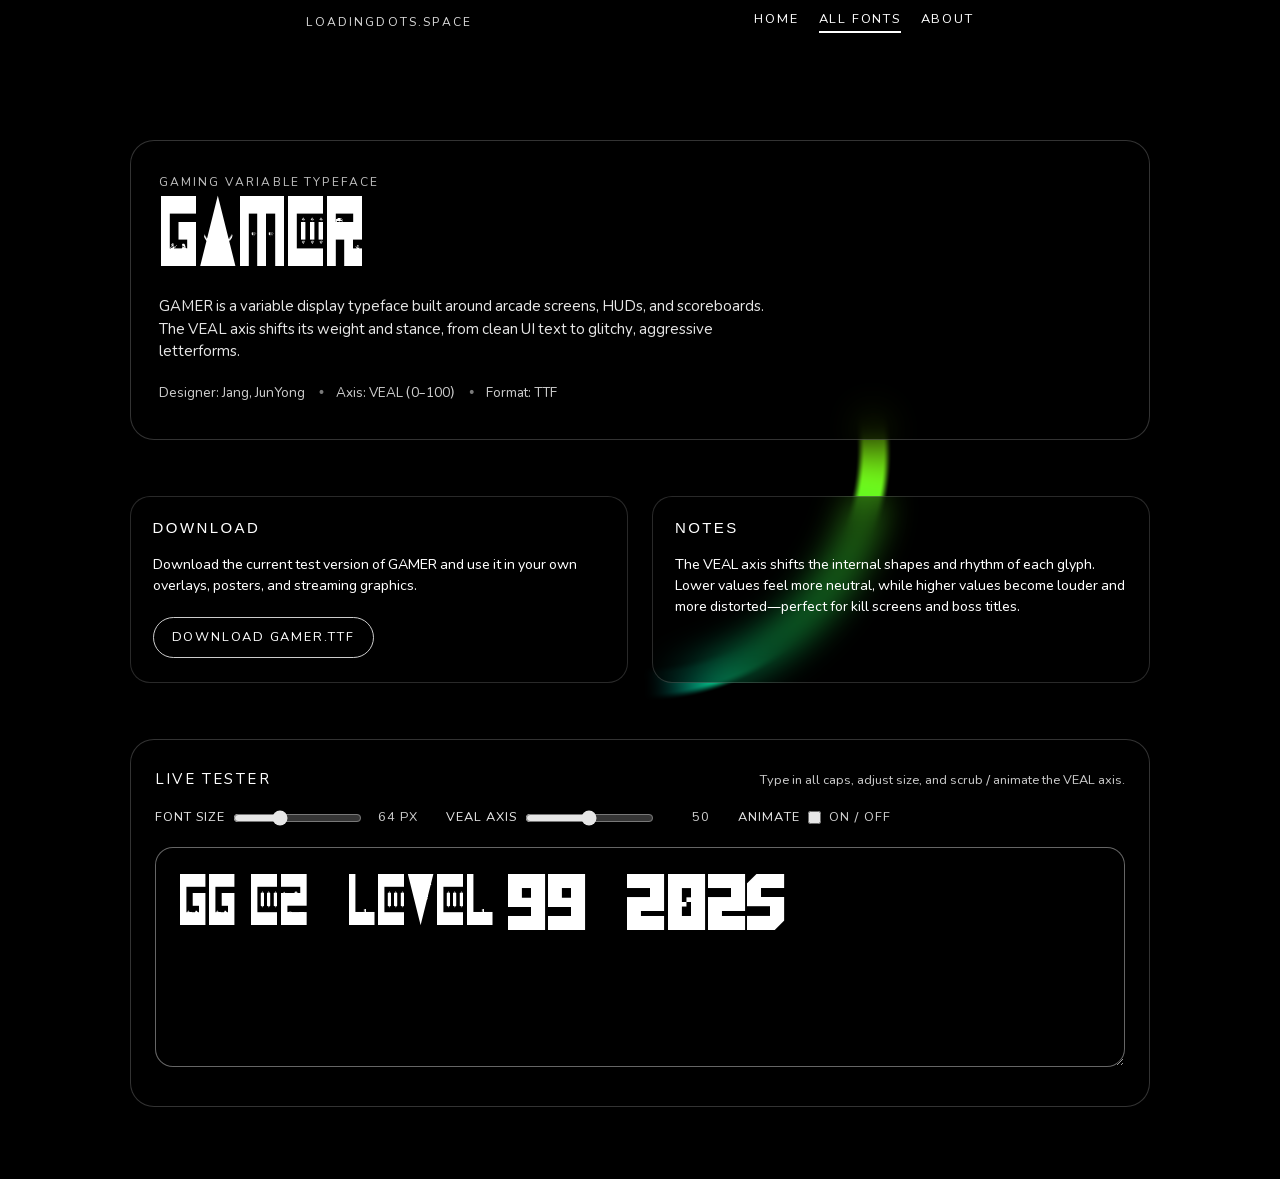
==== commit 70bbcc29: "update" ====
--- a/Tabs/Gamer/index.html
+++ b/Tabs/Gamer/index.html
@@ -326,9 +326,9 @@
     <div class="bar">
       <a href="https://loadingdots.space" class="brand-link">loadingdots.space</a>
       <div class="bar-links">
-        <a href="https://loadingdots.space/#home" class="nav-link">Home</a>
-        <a href="https://loadingdots.space/#menu" class="nav-link main-link">All Fonts</a>
-        <a href="https://loadingdots.space/#about-contact" class="nav-link">About</a>
+        <a href="https://loadingdots.space/home" class="nav-link">Home</a>
+        <a href="https://loadingdots.space/fonts" class="nav-link main-link">All Fonts</a>
+        <a href="https://loadingdots.space/about-contact" class="nav-link">About</a>
       </div>
     </div>
   </div>
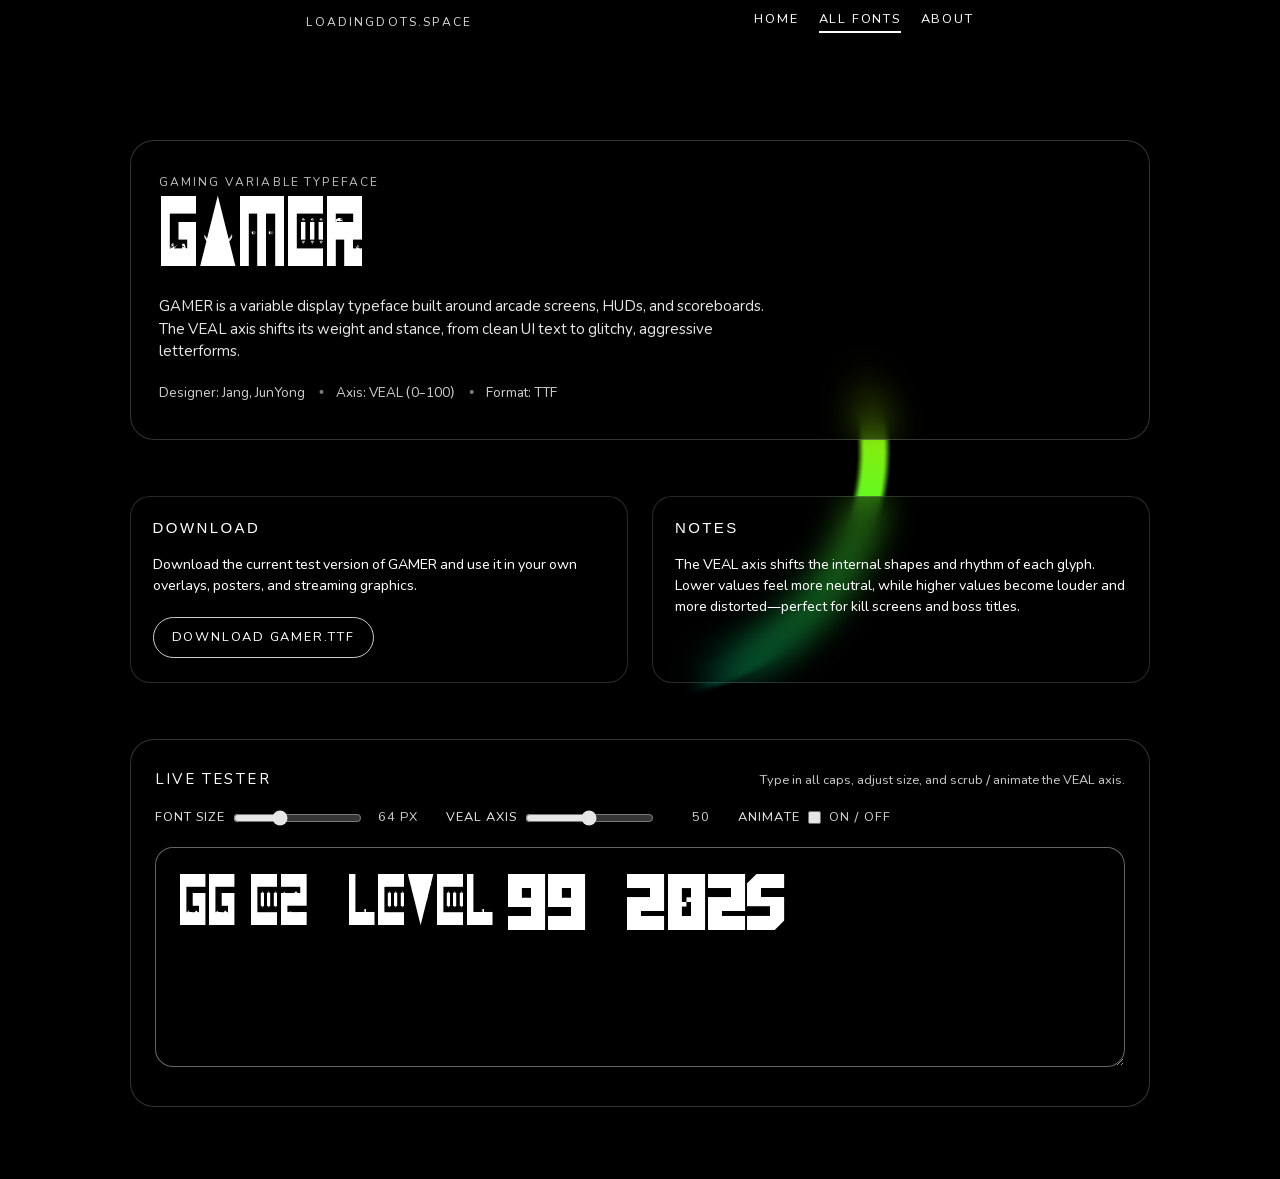
==== commit 2bdb84a0: "Update index.html" ====
--- a/Tabs/Gamer/index.html
+++ b/Tabs/Gamer/index.html
@@ -326,9 +326,9 @@
     <div class="bar">
       <a href="https://loadingdots.space" class="brand-link">loadingdots.space</a>
       <div class="bar-links">
-        <a href="https://loadingdots.space/home" class="nav-link">Home</a>
-        <a href="https://loadingdots.space/fonts" class="nav-link main-link">All Fonts</a>
-        <a href="https://loadingdots.space/about-contact" class="nav-link">About</a>
+        <a href="https://loadingdots.space/#home" class="nav-link">Home</a>
+        <a href="https://loadingdots.space/#fonts" class="nav-link main-link">All Fonts</a>
+        <a href="https://loadingdots.space/#about-contact" class="nav-link">About</a>
       </div>
     </div>
   </div>
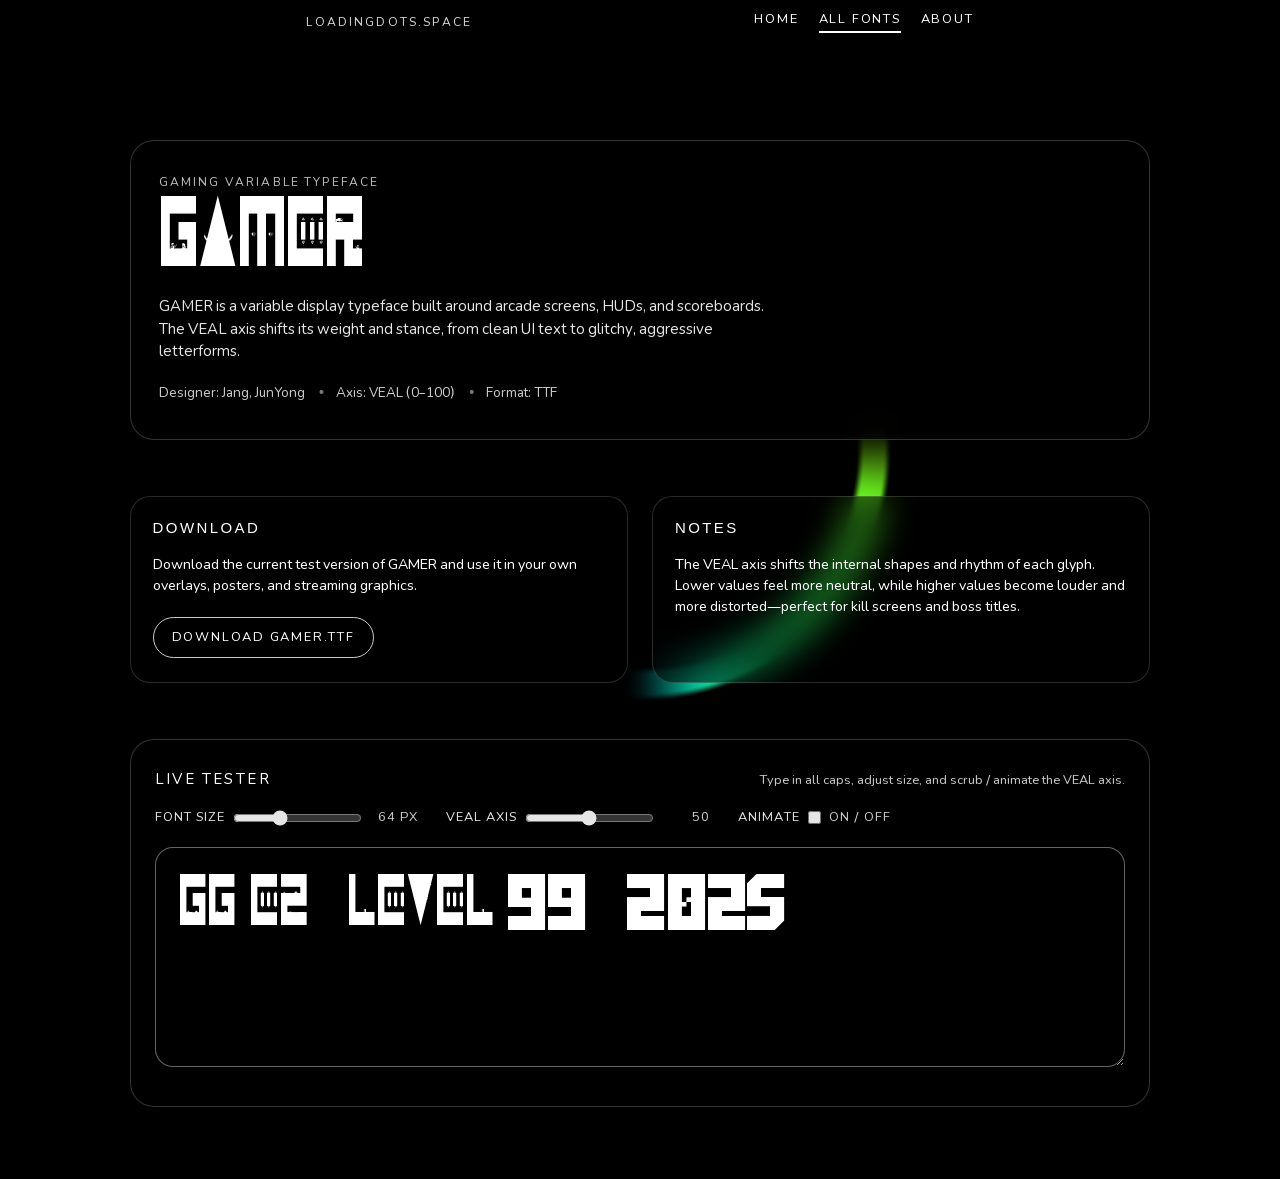
==== commit 8208e751: "Update" ====
--- a/Tabs/Gamer/index.html
+++ b/Tabs/Gamer/index.html
@@ -326,9 +326,9 @@
     <div class="bar">
       <a href="https://loadingdots.space" class="brand-link">loadingdots.space</a>
       <div class="bar-links">
-        <a href="https://loadingdots.space/#home" class="nav-link">Home</a>
-        <a href="https://loadingdots.space/#fonts" class="nav-link main-link">All Fonts</a>
-        <a href="https://loadingdots.space/#about-contact" class="nav-link">About</a>
+        <a href="https://loadingdots.space/home" class="nav-link">Home</a>
+        <a href="https://loadingdots.space/fonts" class="nav-link main-link">All Fonts</a>
+        <a href="https://loadingdots.space/about-contact" class="nav-link">About</a>
       </div>
     </div>
   </div>
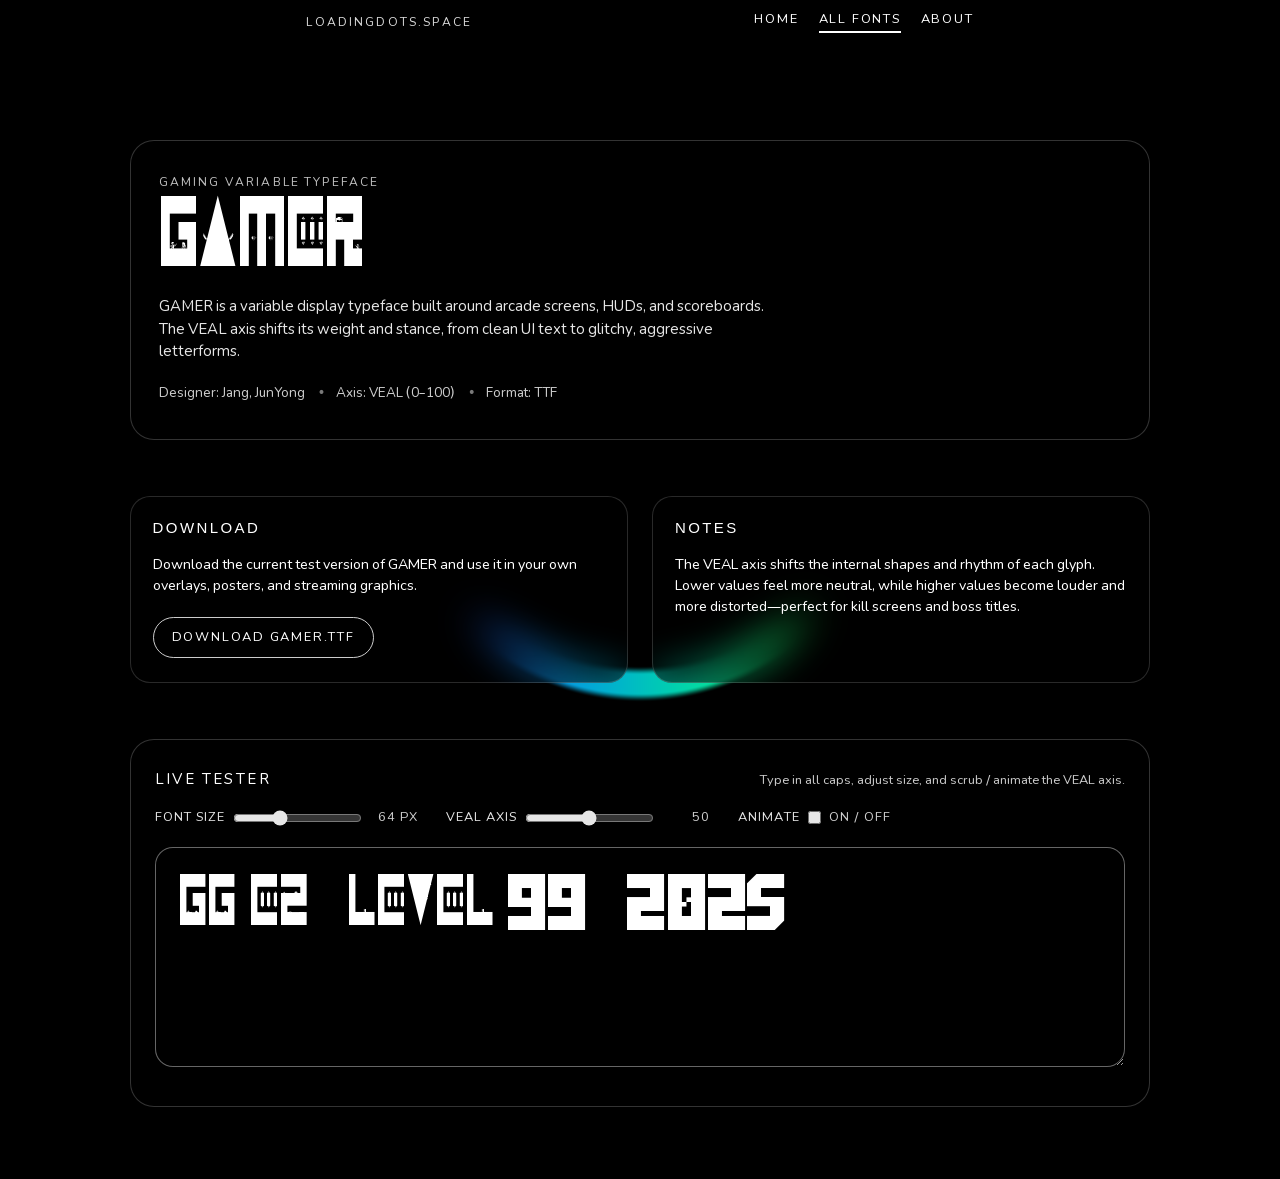
==== commit a8011883: "Update" ====
--- a/Tabs/Gamer/index.html
+++ b/Tabs/Gamer/index.html
@@ -326,9 +326,9 @@
     <div class="bar">
       <a href="https://loadingdots.space" class="brand-link">loadingdots.space</a>
       <div class="bar-links">
-        <a href="https://loadingdots.space/home" class="nav-link">Home</a>
-        <a href="https://loadingdots.space/fonts" class="nav-link main-link">All Fonts</a>
-        <a href="https://loadingdots.space/about-contact" class="nav-link">About</a>
+        <a href="https://loadingdots.space/#home" class="nav-link">Home</a>
+        <a href="https://loadingdots.space/#fonts" class="nav-link main-link">All Fonts</a>
+        <a href="https://loadingdots.space/#about-contact" class="nav-link">About</a>
       </div>
     </div>
   </div>
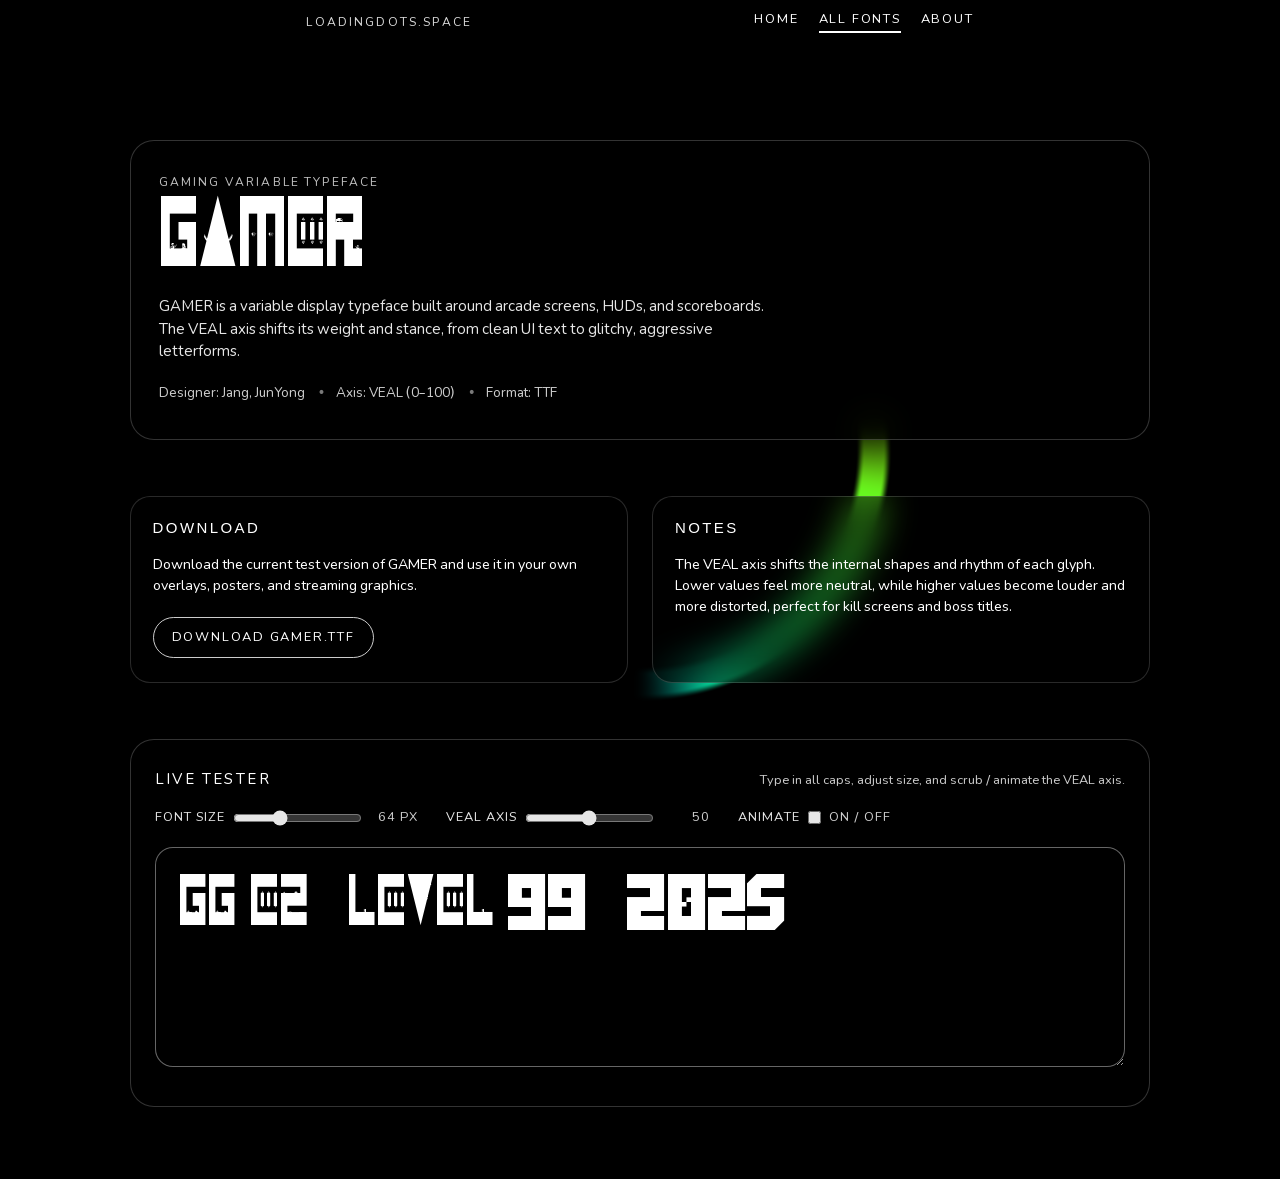
==== commit 218e5152: "Update index.html" ====
--- a/Tabs/Gamer/index.html
+++ b/Tabs/Gamer/index.html
@@ -372,7 +372,7 @@
         <p>
           The VEAL axis shifts the internal shapes and rhythm of each glyph.
           Lower values feel more neutral, while higher values become louder
-          and more distorted—perfect for kill screens and boss titles.
+          and more distorted, perfect for kill screens and boss titles.
         </p>
       </article>
     </section>
